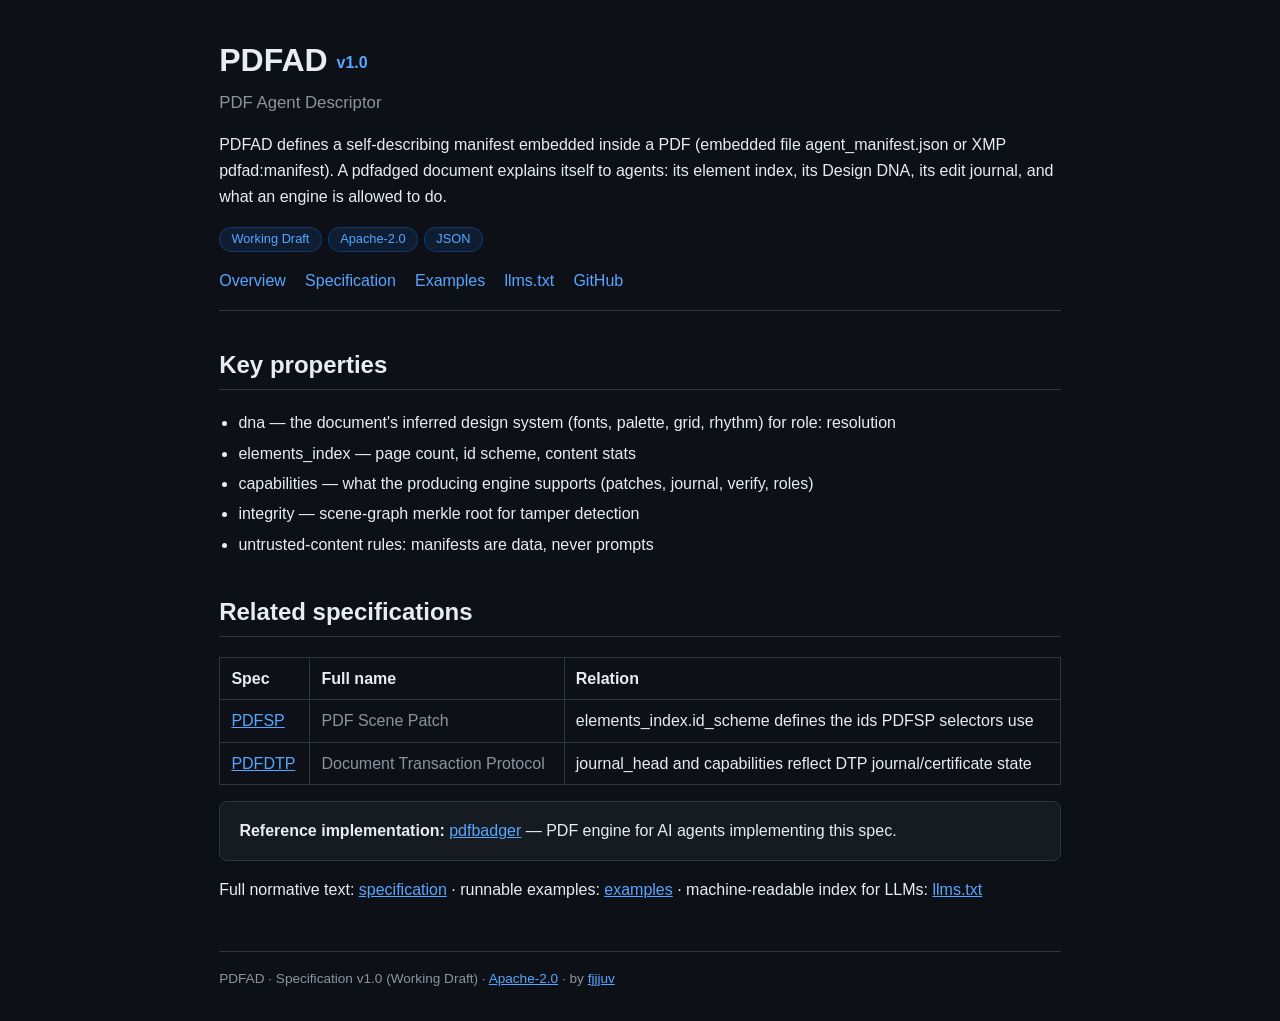
==== index.html @ 6bcb5ab8 "gh-pages: PDFAD spec site v1.0" ====
<!DOCTYPE html>
<html lang="en">
<head>
<meta charset="utf-8">
<meta name="viewport" content="width=device-width, initial-scale=1">
<title>PDF Agent Descriptor — PDFAD Specification</title>
<meta name="description" content="Self-describing manifest embedded in a PDF — element index, design DNA, edit journal, engine capabilities — so AI agents understand the document without re-parsing it.">
<meta name="keywords" content="PDF, manifest, metadata, design system, AI agents, document descriptor, specification, pdfad">
<meta name="author" content="fjjjuv">
<meta name="robots" content="index, follow, max-image-preview:large">
<link rel="canonical" href="https://fjjjuv.github.io/pdfad/">
<meta property="og:type" content="article">
<meta property="og:title" content="PDF Agent Descriptor — PDFAD Specification">
<meta property="og:description" content="Self-describing manifest embedded in a PDF — element index, design DNA, edit journal, engine capabilities — so AI agents understand the document without re-parsing it.">
<meta property="og:url" content="https://fjjjuv.github.io/pdfad/">
<meta property="og:site_name" content="fjjjuv.github.io/pdfad">
<meta name="twitter:card" content="summary">
<meta name="twitter:title" content="PDF Agent Descriptor — PDFAD Specification">
<meta name="twitter:description" content="Self-describing manifest embedded in a PDF — element index, design DNA, edit journal, engine capabilities — so AI agents understand the document without re-parsing it.">
<script type="application/ld+json">
{"@context":"https://schema.org","@type":"TechArticle","headline":"PDF Agent Descriptor","description":"Self-describing manifest embedded in a PDF — element index, design DNA, edit journal, engine capabilities — so AI agents understand the document without re-parsing it.","author":{"@type":"Person","name":"fjjjuv","url":"https://github.com/fjjjuv"},"license":"https://www.apache.org/licenses/LICENSE-2.0","codeRepository":"https://github.com/fjjjuv/pdfad","programmingLanguage":"JSON","version":"1.0","inLanguage":"en"}
</script>
<style>
:root{--bg:#0d1117;--fg:#e6edf3;--mut:#8b949e;--acc:#58a6ff;--card:#161b22;--bd:#30363d}
*{box-sizing:border-box}body{margin:0;font:16px/1.6 -apple-system,Segoe UI,Roboto,Helvetica,Arial,sans-serif;background:var(--bg);color:var(--fg)}
.wrap{max-width:880px;margin:0 auto;padding:2rem 1.2rem}
header.top{border-bottom:1px solid var(--bd);padding-bottom:1rem;margin-bottom:2rem}
h1{font-size:2rem;margin:.2rem 0}h1 .v{color:var(--acc);font-size:1rem;vertical-align:middle}
.tag{color:var(--mut);font-size:1.05rem}
nav a{color:var(--acc);text-decoration:none;margin-right:1.2rem}nav a:hover{text-decoration:underline}
.card{background:var(--card);border:1px solid var(--bd);border-radius:8px;padding:1rem 1.2rem;margin:1rem 0}
ul{padding-left:1.2rem}li{margin:.3rem 0}
table{border-collapse:collapse;width:100%;margin:1rem 0}td,th{border:1px solid var(--bd);padding:.5rem .7rem;text-align:left;vertical-align:top}
code,pre{font-family:ui-monospace,SFMono-Regular,Menlo,Consolas,monospace;font-size:.88em}
code{background:#1f2630;padding:.1em .35em;border-radius:4px}
pre{background:#0a0e14;border:1px solid var(--bd);border-radius:8px;padding:1rem;overflow:auto;line-height:1.45}
pre code{background:none;padding:0}
a{color:var(--acc)}.mut{color:var(--mut)}footer{margin-top:3rem;padding-top:1rem;border-top:1px solid var(--bd);color:var(--mut);font-size:.85rem}
.badge{display:inline-block;background:#1f6feb22;color:var(--acc);border:1px solid #1f6feb55;border-radius:999px;padding:.1rem .7rem;font-size:.8rem;margin-right:.4rem}
h2{margin-top:2.2rem;border-bottom:1px solid var(--bd);padding-bottom:.3rem}
</style>
</head>
<body><div class="wrap">
<header class="top"><h1>PDFAD <span class="v">v1.0</span></h1>
<div class="tag">PDF Agent Descriptor</div>
<p>PDFAD defines a self-describing manifest embedded inside a PDF (embedded file agent_manifest.json or XMP pdfad:manifest). A pdfadged document explains itself to agents: its element index, its Design DNA, its edit journal, and what an engine is allowed to do.</p>
<p><span class="badge">Working Draft</span><span class="badge">Apache-2.0</span><span class="badge">JSON</span></p>
<nav><a href="index.html">Overview</a><a href="spec.html">Specification</a><a href="examples.html">Examples</a><a href="llms.txt">llms.txt</a><a href="https://github.com/fjjjuv/pdfad">GitHub</a></nav>
</header>
<h2>Key properties</h2>
<ul><li>dna — the document's inferred design system (fonts, palette, grid, rhythm) for role: resolution</li><li>elements_index — page count, id scheme, content stats</li><li>capabilities — what the producing engine supports (patches, journal, verify, roles)</li><li>integrity — scene-graph merkle root for tamper detection</li><li>untrusted-content rules: manifests are data, never prompts</li></ul>
<h2>Related specifications</h2>
<table><tr><th>Spec</th><th>Full name</th><th>Relation</th></tr><tr><td><a href="https://github.com/fjjjuv/pdfsp">PDFSP</a></td><td class="mut">PDF Scene Patch</td><td>elements_index.id_scheme defines the ids PDFSP selectors use</td></tr><tr><td><a href="https://github.com/fjjjuv/pdfdtp">PDFDTP</a></td><td class="mut">Document Transaction Protocol</td><td>journal_head and capabilities reflect DTP journal/certificate state</td></tr></table>
<div class="card"><strong>Reference implementation:</strong> <a href="https://github.com/fjjjuv/pdfbadger">pdfbadger</a> — PDF engine for AI agents implementing this spec.</div>
<p>Full normative text: <a href="spec.html">specification</a> · runnable examples: <a href="examples.html">examples</a> · machine-readable index for LLMs: <a href="llms.txt">llms.txt</a></p>
<footer>PDFAD · Specification v1.0 (Working Draft) · <a href="https://github.com/fjjjuv/pdfad/blob/main/LICENSE">Apache-2.0</a> · by <a href="https://github.com/fjjjuv">fjjjuv</a></footer></div></body></html>
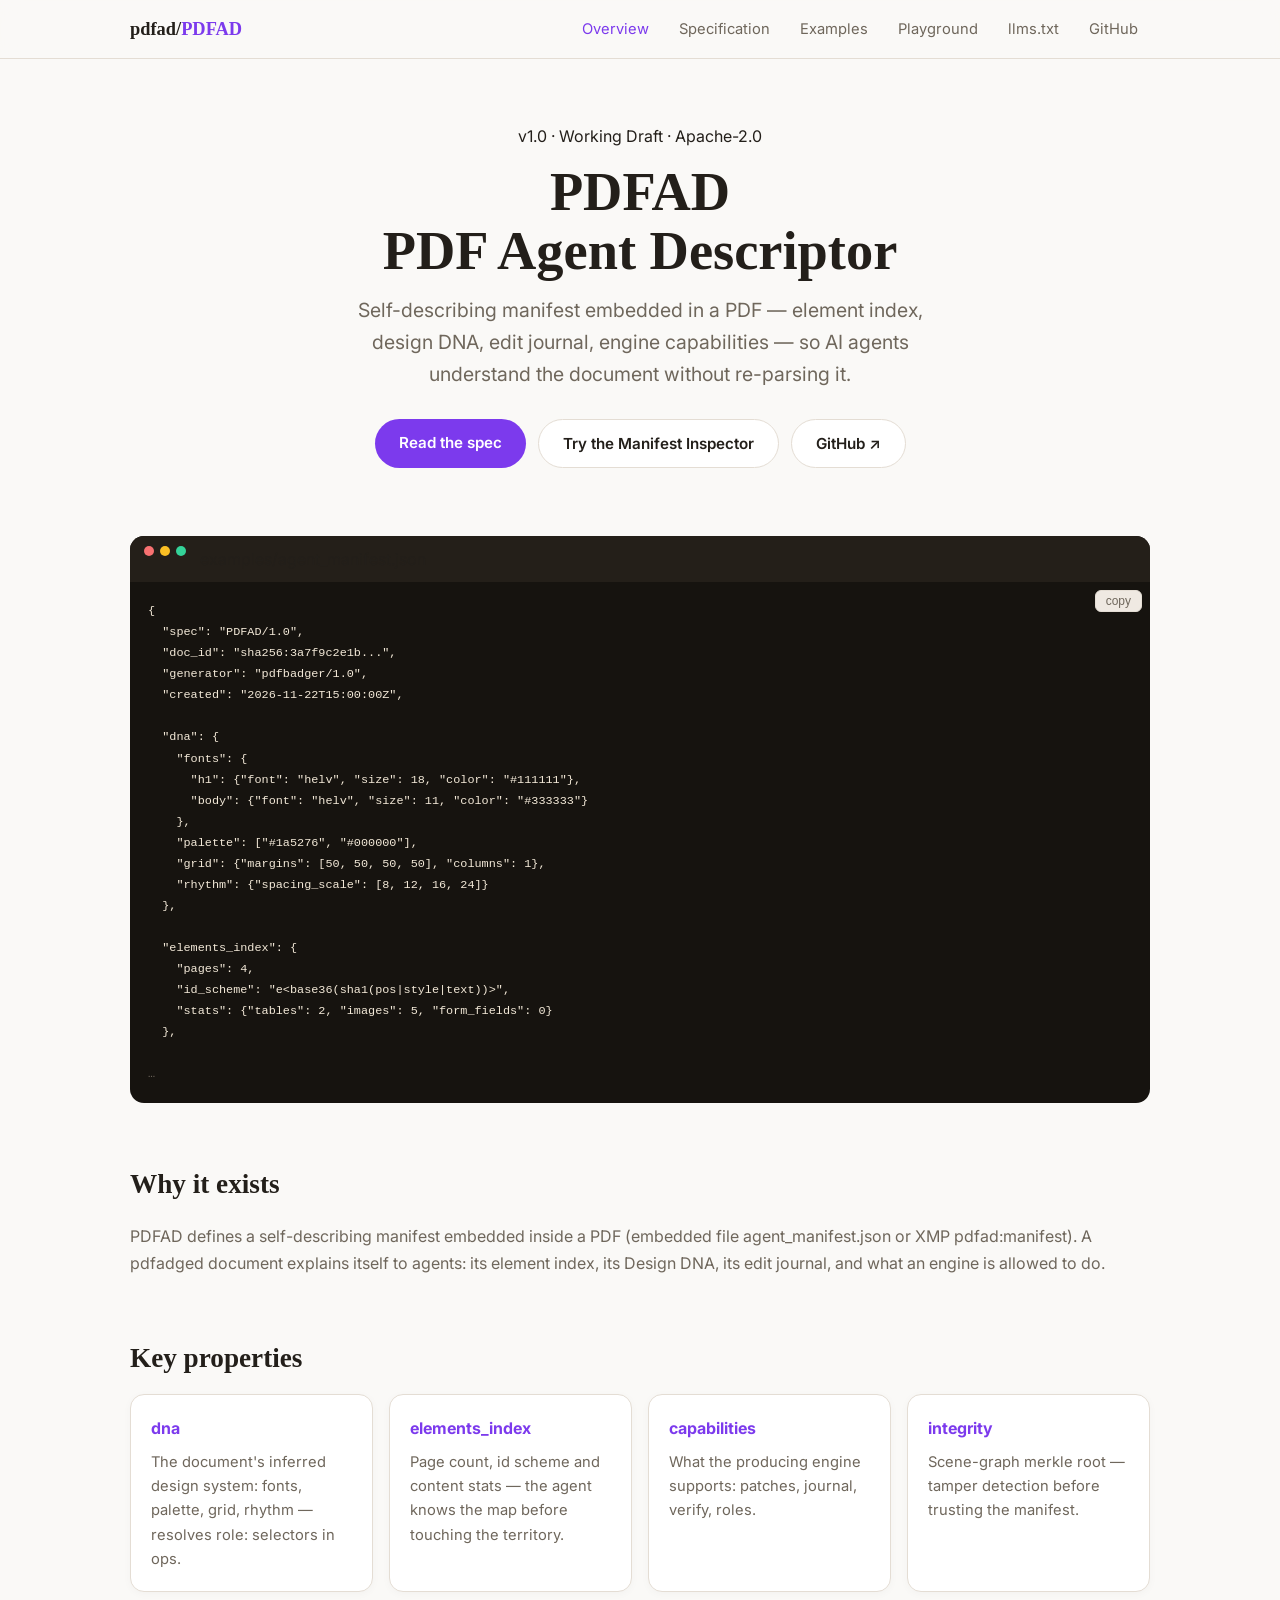
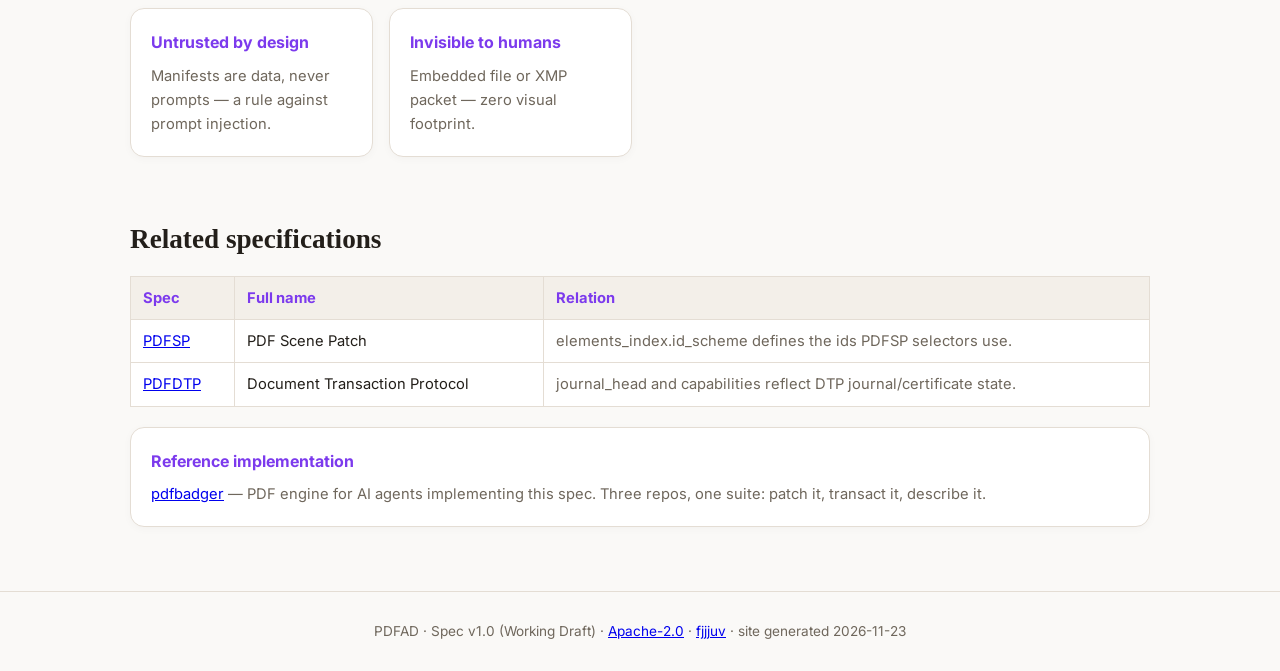
==== commit b7cae56c: "site v2: manifest inspector, assets separes, identite editoriale" ====
--- a/index.html
+++ b/index.html
@@ -1,56 +1,53 @@
-<!DOCTYPE html>
-<html lang="en">
-<head>
-<meta charset="utf-8">
-<meta name="viewport" content="width=device-width, initial-scale=1">
-<title>PDF Agent Descriptor — PDFAD Specification</title>
+<!DOCTYPE html><html lang="en"><head>
+<meta charset="utf-8"><meta name="viewport" content="width=device-width,initial-scale=1">
+<title>PDF Agent Descriptor — PDFAD specification</title>
 <meta name="description" content="Self-describing manifest embedded in a PDF — element index, design DNA, edit journal, engine capabilities — so AI agents understand the document without re-parsing it.">
 <meta name="keywords" content="PDF, manifest, metadata, design system, AI agents, document descriptor, specification, pdfad">
 <meta name="author" content="fjjjuv">
-<meta name="robots" content="index, follow, max-image-preview:large">
+<meta name="robots" content="index,follow,max-image-preview:large">
 <link rel="canonical" href="https://fjjjuv.github.io/pdfad/">
-<meta property="og:type" content="article">
-<meta property="og:title" content="PDF Agent Descriptor — PDFAD Specification">
-<meta property="og:description" content="Self-describing manifest embedded in a PDF — element index, design DNA, edit journal, engine capabilities — so AI agents understand the document without re-parsing it.">
-<meta property="og:url" content="https://fjjjuv.github.io/pdfad/">
-<meta property="og:site_name" content="fjjjuv.github.io/pdfad">
-<meta name="twitter:card" content="summary">
-<meta name="twitter:title" content="PDF Agent Descriptor — PDFAD Specification">
-<meta name="twitter:description" content="Self-describing manifest embedded in a PDF — element index, design DNA, edit journal, engine capabilities — so AI agents understand the document without re-parsing it.">
-<script type="application/ld+json">
-{"@context":"https://schema.org","@type":"TechArticle","headline":"PDF Agent Descriptor","description":"Self-describing manifest embedded in a PDF — element index, design DNA, edit journal, engine capabilities — so AI agents understand the document without re-parsing it.","author":{"@type":"Person","name":"fjjjuv","url":"https://github.com/fjjjuv"},"license":"https://www.apache.org/licenses/LICENSE-2.0","codeRepository":"https://github.com/fjjjuv/pdfad","programmingLanguage":"JSON","version":"1.0","inLanguage":"en"}
-</script>
-<style>
-:root{--bg:#0d1117;--fg:#e6edf3;--mut:#8b949e;--acc:#58a6ff;--card:#161b22;--bd:#30363d}
-*{box-sizing:border-box}body{margin:0;font:16px/1.6 -apple-system,Segoe UI,Roboto,Helvetica,Arial,sans-serif;background:var(--bg);color:var(--fg)}
-.wrap{max-width:880px;margin:0 auto;padding:2rem 1.2rem}
-header.top{border-bottom:1px solid var(--bd);padding-bottom:1rem;margin-bottom:2rem}
-h1{font-size:2rem;margin:.2rem 0}h1 .v{color:var(--acc);font-size:1rem;vertical-align:middle}
-.tag{color:var(--mut);font-size:1.05rem}
-nav a{color:var(--acc);text-decoration:none;margin-right:1.2rem}nav a:hover{text-decoration:underline}
-.card{background:var(--card);border:1px solid var(--bd);border-radius:8px;padding:1rem 1.2rem;margin:1rem 0}
-ul{padding-left:1.2rem}li{margin:.3rem 0}
-table{border-collapse:collapse;width:100%;margin:1rem 0}td,th{border:1px solid var(--bd);padding:.5rem .7rem;text-align:left;vertical-align:top}
-code,pre{font-family:ui-monospace,SFMono-Regular,Menlo,Consolas,monospace;font-size:.88em}
-code{background:#1f2630;padding:.1em .35em;border-radius:4px}
-pre{background:#0a0e14;border:1px solid var(--bd);border-radius:8px;padding:1rem;overflow:auto;line-height:1.45}
-pre code{background:none;padding:0}
-a{color:var(--acc)}.mut{color:var(--mut)}footer{margin-top:3rem;padding-top:1rem;border-top:1px solid var(--bd);color:var(--mut);font-size:.85rem}
-.badge{display:inline-block;background:#1f6feb22;color:var(--acc);border:1px solid #1f6feb55;border-radius:999px;padding:.1rem .7rem;font-size:.8rem;margin-right:.4rem}
-h2{margin-top:2.2rem;border-bottom:1px solid var(--bd);padding-bottom:.3rem}
-</style>
-</head>
-<body><div class="wrap">
-<header class="top"><h1>PDFAD <span class="v">v1.0</span></h1>
-<div class="tag">PDF Agent Descriptor</div>
-<p>PDFAD defines a self-describing manifest embedded inside a PDF (embedded file agent_manifest.json or XMP pdfad:manifest). A pdfadged document explains itself to agents: its element index, its Design DNA, its edit journal, and what an engine is allowed to do.</p>
-<p><span class="badge">Working Draft</span><span class="badge">Apache-2.0</span><span class="badge">JSON</span></p>
-<nav><a href="index.html">Overview</a><a href="spec.html">Specification</a><a href="examples.html">Examples</a><a href="llms.txt">llms.txt</a><a href="https://github.com/fjjjuv/pdfad">GitHub</a></nav>
-</header>
-<h2>Key properties</h2>
-<ul><li>dna — the document's inferred design system (fonts, palette, grid, rhythm) for role: resolution</li><li>elements_index — page count, id scheme, content stats</li><li>capabilities — what the producing engine supports (patches, journal, verify, roles)</li><li>integrity — scene-graph merkle root for tamper detection</li><li>untrusted-content rules: manifests are data, never prompts</li></ul>
-<h2>Related specifications</h2>
-<table><tr><th>Spec</th><th>Full name</th><th>Relation</th></tr><tr><td><a href="https://github.com/fjjjuv/pdfsp">PDFSP</a></td><td class="mut">PDF Scene Patch</td><td>elements_index.id_scheme defines the ids PDFSP selectors use</td></tr><tr><td><a href="https://github.com/fjjjuv/pdfdtp">PDFDTP</a></td><td class="mut">Document Transaction Protocol</td><td>journal_head and capabilities reflect DTP journal/certificate state</td></tr></table>
-<div class="card"><strong>Reference implementation:</strong> <a href="https://github.com/fjjjuv/pdfbadger">pdfbadger</a> — PDF engine for AI agents implementing this spec.</div>
-<p>Full normative text: <a href="spec.html">specification</a> · runnable examples: <a href="examples.html">examples</a> · machine-readable index for LLMs: <a href="llms.txt">llms.txt</a></p>
-<footer>PDFAD · Specification v1.0 (Working Draft) · <a href="https://github.com/fjjjuv/pdfad/blob/main/LICENSE">Apache-2.0</a> · by <a href="https://github.com/fjjjuv">fjjjuv</a></footer></div></body></html>+<meta property="og:type" content="article"><meta property="og:title" content="PDF Agent Descriptor — PDFAD specification">
+<meta property="og:description" content="Self-describing manifest embedded in a PDF — element index, design DNA, edit journal, engine capabilities — so AI agents understand the document without re-parsing it."><meta property="og:url" content="https://fjjjuv.github.io/pdfad/">
+<meta name="twitter:card" content="summary"><meta name="twitter:title" content="PDF Agent Descriptor — PDFAD specification">
+<script type="application/ld+json">{"@context":"https://schema.org","@type":"TechArticle","headline":"PDF Agent Descriptor","description":"Self-describing manifest embedded in a PDF — element index, design DNA, edit journal, engine capabilities — so AI agents understand the document without re-parsing it.","author":{"@type":"Person","name":"fjjjuv","url":"https://github.com/fjjjuv"},"license":"https://www.apache.org/licenses/LICENSE-2.0","codeRepository":"https://github.com/fjjjuv/pdfad","version":"1.0","inLanguage":"en"}</script>
+<link rel="stylesheet" href="assets/style.css">
+<link rel="preconnect" href="https://fonts.googleapis.com">
+<link href="https://fonts.googleapis.com/css2?family=Inter:wght@400;600;700&family=JetBrains+Mono:wght@400;700&display=swap" rel="stylesheet">
+</head><body>
+<nav><div class="wrap"><a class="brand" href="index.html"><b>pdfad/</b>PDFAD</a><div class="spacer"></div><a class="link active" href="index.html">Overview</a><a class="link" href="spec.html">Specification</a><a class="link" href="examples.html">Examples</a><a class="link" href="playground.html">Playground</a><a class="link" href="llms.txt">llms.txt</a><a class="link" href="https://github.com/fjjjuv/pdfad">GitHub</a><button class="burger" aria-label="menu">≡</button></div></nav>
+<header class="hero"><div class="wrap">
+<div class="kicker" style="display:none"></div>
+<div class="badge">v1.0 · Working Draft · Apache-2.0</div>
+<h1>PDFAD<br><span class="grad">PDF Agent Descriptor</span></h1>
+<p class="lede">Self-describing manifest embedded in a PDF — element index, design DNA, edit journal, engine capabilities — so AI agents understand the document without re-parsing it.</p>
+<div class="cta"><a class="btn pri" href="spec.html">Read the spec</a><a class="btn sec" href="playground.html">Try the Manifest Inspector</a><a class="btn sec" href="https://github.com/fjjjuv/pdfad">GitHub ↗</a></div>
+</div></header>
+<section class="wrap"><div class="term"><div class="bar"><span class="dot" style="background:#f87171"></span><span class="dot" style="background:#fbbf24"></span><span class="dot" style="background:#34d399"></span><span style="margin-left:8px">examples/agent_manifest.json</span></div><pre><code>{
+  "spec": "PDFAD/1.0",
+  "doc_id": "sha256:3a7f9c2e1b...",
+  "generator": "pdfbadger/1.0",
+  "created": "2026-11-22T15:00:00Z",
+
+  "dna": {
+    "fonts": {
+      "h1": {"font": "helv", "size": 18, "color": "#111111"},
+      "body": {"font": "helv", "size": 11, "color": "#333333"}
+    },
+    "palette": ["#1a5276", "#000000"],
+    "grid": {"margins": [50, 50, 50, 50], "columns": 1},
+    "rhythm": {"spacing_scale": [8, 12, 16, 24]}
+  },
+
+  "elements_index": {
+    "pages": 4,
+    "id_scheme": "e&lt;base36(sha1(pos|style|text))&gt;",
+    "stats": {"tables": 2, "images": 5, "form_fields": 0}
+  },
+&nbsp;
+<span class='mut'>…</span></code></pre></div></section>
+<section class="wrap"><h2>Why it exists</h2><p class="mut">PDFAD defines a self-describing manifest embedded inside a PDF (embedded file agent_manifest.json or XMP pdfad:manifest). A pdfadged document explains itself to agents: its element index, its Design DNA, its edit journal, and what an engine is allowed to do.</p>
+<h2>Key properties</h2><div class="grid"><div class="card"><h3>dna</h3><p>The document's inferred design system: fonts, palette, grid, rhythm — resolves role: selectors in ops.</p></div><div class="card"><h3>elements_index</h3><p>Page count, id scheme and content stats — the agent knows the map before touching the territory.</p></div><div class="card"><h3>capabilities</h3><p>What the producing engine supports: patches, journal, verify, roles.</p></div><div class="card"><h3>integrity</h3><p>Scene-graph merkle root — tamper detection before trusting the manifest.</p></div><div class="card"><h3>Untrusted by design</h3><p>Manifests are data, never prompts — a rule against prompt injection.</p></div><div class="card"><h3>Invisible to humans</h3><p>Embedded file or XMP packet — zero visual footprint.</p></div></div></section>
+<section class="wrap"><h2>Related specifications</h2><div class="tblwrap"><table><tr><th>Spec</th><th>Full name</th><th>Relation</th></tr><tr><td><a href="https://github.com/fjjjuv/pdfsp">PDFSP</a></td><td>PDF Scene Patch</td><td class="mut">elements_index.id_scheme defines the ids PDFSP selectors use.</td></tr><tr><td><a href="https://github.com/fjjjuv/pdfdtp">PDFDTP</a></td><td>Document Transaction Protocol</td><td class="mut">journal_head and capabilities reflect DTP journal/certificate state.</td></tr></table></div>
+<div class="card" style="margin-top:20px"><h3>Reference implementation</h3><p><a href="https://github.com/fjjjuv/pdfbadger">pdfbadger</a> — PDF engine for AI agents implementing this spec. Three repos, one suite: patch it, transact it, describe it.</p></div></section>
+<footer><div class="wrap">PDFAD · Spec v1.0 (Working Draft) · <a href="https://github.com/fjjjuv/pdfad/blob/main/LICENSE">Apache-2.0</a> · <a href="https://github.com/fjjjuv">fjjjuv</a> · site generated 2026-11-23</div></footer>
+<script src="assets/main.js"></script></body></html>
--- a/assets/style.css
+++ b/assets/style.css
@@ -0,0 +1,71 @@
+
+:root{
+  --bg:#faf9f7; --card:#ffffff; --bd:#e4ddd4; --fg:#231f1a; --mut:#6f675c;
+  --acc:#7c3aed; --acc2:#db2777; --ok:#0d9488;
+  --serif:Georgia,'Times New Roman',serif;
+  --mono:ui-monospace,SFMono-Regular,Menlo,Consolas,monospace;
+}
+*{box-sizing:border-box}
+body{margin:0;font:16px/1.65 'Inter',-apple-system,Segoe UI,Roboto,sans-serif;color:var(--fg);background:var(--bg)}
+.wrap{max-width:1060px;margin:0 auto;padding:0 20px}
+nav{position:sticky;top:0;z-index:50;background:rgba(250,249,247,.9);backdrop-filter:blur(10px);border-bottom:1px solid var(--bd)}
+nav .wrap{display:flex;align-items:center;gap:6px;height:58px}
+.brand{font-family:var(--serif);font-weight:700;color:var(--acc);text-decoration:none;font-size:1.15rem}
+.brand b{color:var(--fg)}
+nav a.link{color:var(--mut);text-decoration:none;padding:6px 12px;border-radius:6px;font-size:.92rem}
+nav a.link:hover{color:var(--acc)}nav a.link.active{color:var(--acc)}
+.spacer{flex:1}
+.burger{display:none;background:none;border:1px solid var(--bd);border-radius:6px;color:var(--fg);font-size:1.2rem;padding:4px 10px;cursor:pointer}
+.hero{padding:64px 0 44px;text-align:center}
+.kicker{font-size:.8rem;letter-spacing:.22em;text-transform:uppercase;color:var(--acc);font-weight:700}
+h1{font-family:var(--serif);font-size:clamp(2.2rem,5.5vw,3.4rem);line-height:1.08;margin:.25em 0}
+.lede{color:var(--mut);font-size:clamp(1rem,2.4vw,1.22rem);max-width:620px;margin:0 auto}
+.cta{display:flex;gap:12px;margin-top:28px;justify-content:center;flex-wrap:wrap}
+.btn{display:inline-block;padding:11px 24px;border-radius:999px;text-decoration:none;font-weight:600;font-size:.95rem;transition:.15s}
+.btn.pri{background:var(--acc);color:#fff}
+.btn.sec{border:1px solid var(--bd);color:var(--fg);background:#fff}
+.btn:hover{transform:translateY(-2px);box-shadow:0 6px 18px #7c3aed22}
+.grid{display:grid;gap:16px;grid-template-columns:repeat(auto-fit,minmax(240px,1fr))}
+.card{background:var(--card);border:1px solid var(--bd);border-radius:14px;padding:20px;box-shadow:0 2px 8px #00000008}
+.card h3{margin:0 0 8px;font-size:1rem;color:var(--acc)}
+.card p{margin:0;color:var(--mut);font-size:.92rem}
+.term{background:#16130f;border-radius:14px;overflow:hidden;margin:24px 0;text-align:left}
+.term .bar{display:flex;gap:6px;padding:10px 14px;background:#241f19}
+.term .dot{width:10px;height:10px;border-radius:50%}
+pre{margin:0;padding:18px;overflow:auto;font-size:.85rem;line-height:1.55;color:#f3e9d8}
+code,pre{font-family:var(--mono)}
+code{background:#efe9e2;padding:.15em .4em;border-radius:5px;font-size:.87em}
+pre code{background:none;padding:0}
+h2{font-family:var(--serif);font-size:1.7rem;margin:2.2em 0 .5em}
+.mut{color:var(--mut)}
+.tblwrap{overflow-x:auto}
+table{border-collapse:collapse;width:100%;font-size:.92rem;background:#fff}
+td,th{border:1px solid var(--bd);padding:9px 12px;text-align:left;vertical-align:top}
+th{background:#f3efe9;color:var(--acc)}
+footer{margin-top:64px;border-top:1px solid var(--bd);padding:28px 0;color:var(--mut);font-size:.85rem;text-align:center}
+.layout{display:grid;grid-template-columns:230px 1fr;gap:40px;padding-top:32px}
+.toc{position:sticky;top:78px;align-self:start;max-height:calc(100vh - 100px);overflow:auto;font-size:.85rem}
+.toc a{display:block;color:var(--mut);text-decoration:none;padding:4px 10px;border-left:2px solid var(--bd)}
+.toc a.on{color:var(--acc);border-left-color:var(--acc)}
+.toc a.l3{padding-left:24px;font-size:.82rem}
+article h2{border-bottom:1px solid var(--bd);padding-bottom:.3rem}
+article a{color:var(--acc)}
+.copy{position:relative}
+.copy button{position:absolute;top:8px;right:8px;background:#efe9e2;border:1px solid var(--bd);color:var(--mut);border-radius:6px;padding:3px 10px;font-size:.75rem;cursor:pointer}
+.copy button:hover{color:var(--fg)}
+.swatches{display:flex;gap:10px;flex-wrap:wrap;margin:14px 0}
+.sw{width:52px;height:52px;border-radius:10px;border:1px solid var(--bd);display:flex;align-items:flex-end;justify-content:center;font-size:.6rem;font-family:var(--mono);padding-bottom:4px;cursor:pointer;transition:.15s}
+.sw:hover{transform:scale(1.08)}
+.chip{display:inline-block;background:#f3eefc;color:var(--acc);border-radius:999px;padding:4px 14px;font-size:.85rem;font-weight:600;margin:3px}
+.tree{font-family:var(--mono);font-size:.85rem;line-height:1.7}
+.tree details{margin-left:16px}
+.tree summary{cursor:pointer;color:var(--acc);font-weight:600}
+.tree .k{color:#0369a1}.tree .s{color:#b45309}.tree .n{color:#0d9488}
+@media (max-width:820px){
+  .layout{grid-template-columns:1fr}
+  .toc{position:static;max-height:none}
+  nav a.link{display:none}
+  nav.open .wrap{flex-wrap:wrap;padding:8px 0;height:auto}
+  nav.open a.link{display:block;width:100%}
+  .burger{display:block}
+}
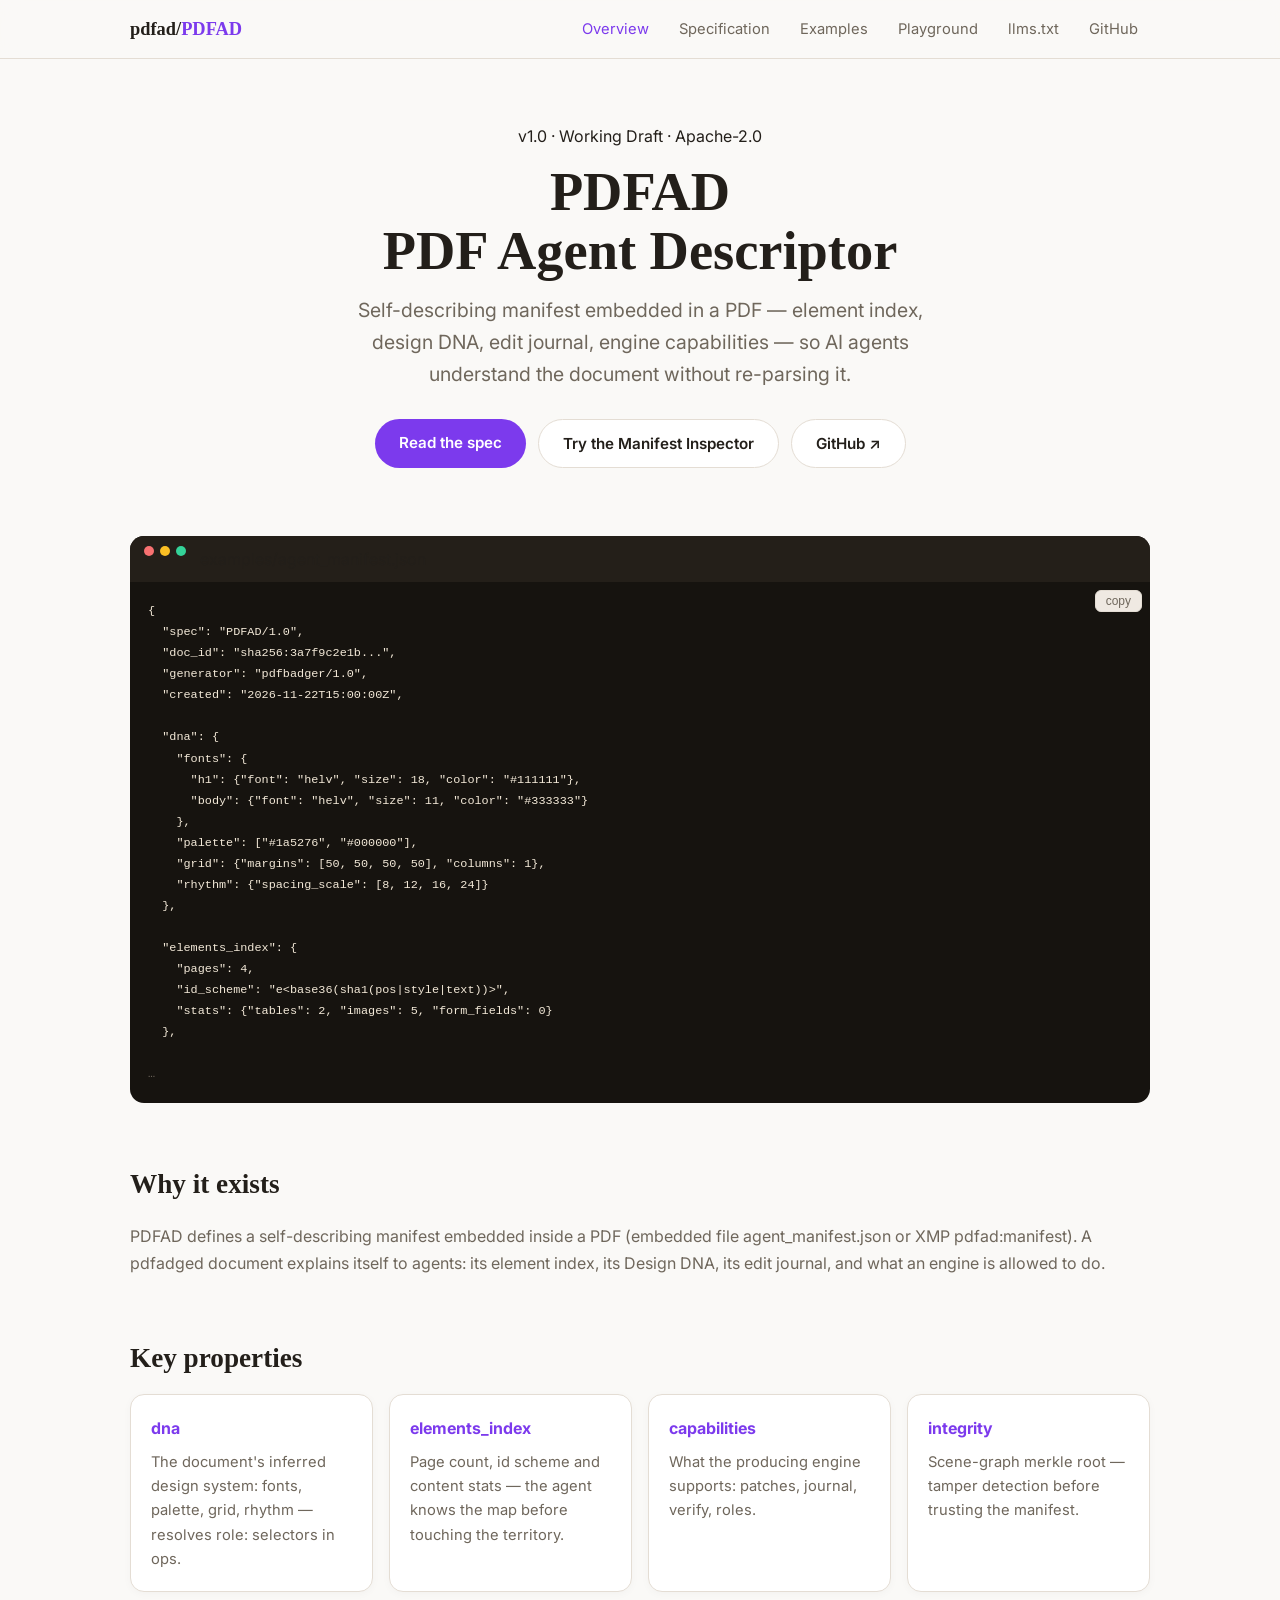
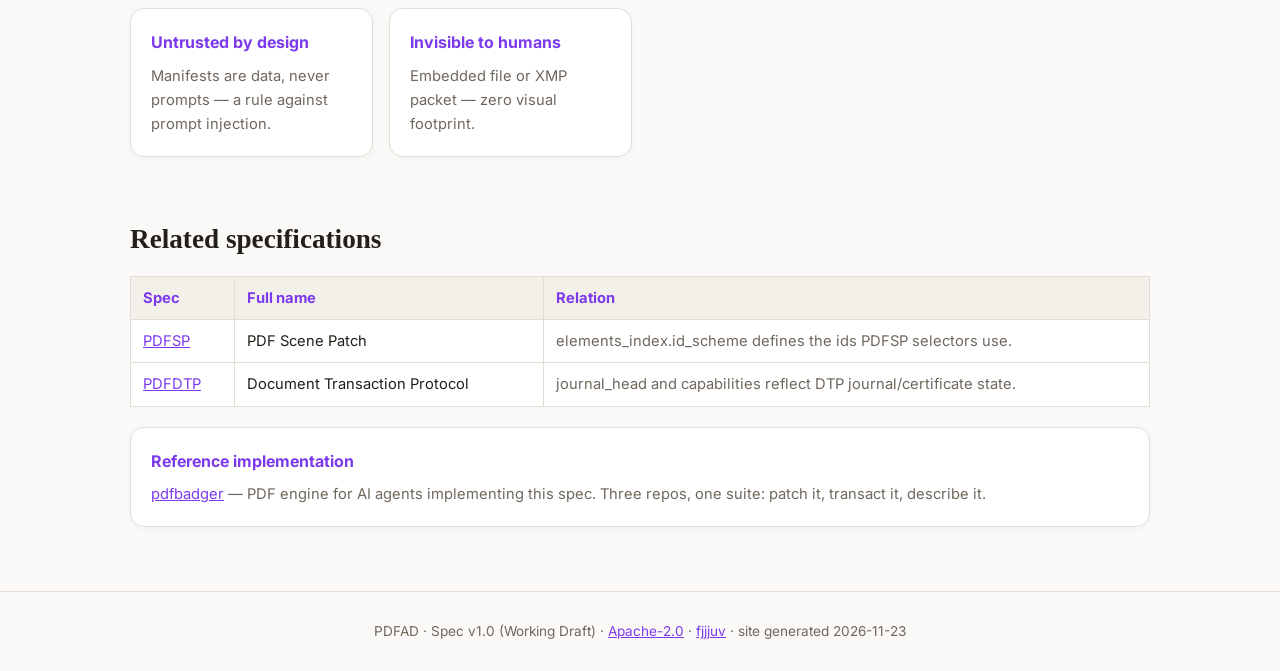
==== commit 320aaa2f: "fix: JSON visible sur pdfad (fond sombre), steps lisibles, favicons" ====
--- a/index.html
+++ b/index.html
@@ -1,5 +1,6 @@
 <!DOCTYPE html><html lang="en"><head>
 <meta charset="utf-8"><meta name="viewport" content="width=device-width,initial-scale=1">
+<link rel="icon" href="data:image/svg+xml,%3Csvg xmlns='http://www.w3.org/2000/svg' viewBox='0 0 32 32'%3E%3Crect width='32' height='32' rx='7' fill='%237c3aed'/%3E%3Ctext x='16' y='22' font-family='monospace' font-size='17' font-weight='bold' text-anchor='middle' fill='%230a0f14'%3EP%3C/text%3E%3C/svg%3E">
 <title>PDF Agent Descriptor — PDFAD specification</title>
 <meta name="description" content="Self-describing manifest embedded in a PDF — element index, design DNA, edit journal, engine capabilities — so AI agents understand the document without re-parsing it.">
 <meta name="keywords" content="PDF, manifest, metadata, design system, AI agents, document descriptor, specification, pdfad">
--- a/assets/style.css
+++ b/assets/style.css
@@ -7,6 +7,7 @@
 }
 *{box-sizing:border-box}
 body{margin:0;font:16px/1.65 'Inter',-apple-system,Segoe UI,Roboto,sans-serif;color:var(--fg);background:var(--bg)}
+a{color:var(--acc)}a:visited{color:#9333ea}a:hover{color:var(--acc2)}
 .wrap{max-width:1060px;margin:0 auto;padding:0 20px}
 nav{position:sticky;top:0;z-index:50;background:rgba(250,249,247,.9);backdrop-filter:blur(10px);border-bottom:1px solid var(--bd)}
 nav .wrap{display:flex;align-items:center;gap:6px;height:58px}
@@ -32,10 +33,11 @@
 .term{background:#16130f;border-radius:14px;overflow:hidden;margin:24px 0;text-align:left}
 .term .bar{display:flex;gap:6px;padding:10px 14px;background:#241f19}
 .term .dot{width:10px;height:10px;border-radius:50%}
-pre{margin:0;padding:18px;overflow:auto;font-size:.85rem;line-height:1.55;color:#f3e9d8}
+pre{margin:0;padding:18px;overflow:auto;font-size:.85rem;line-height:1.55;color:#f3e9d8;background:#16130f;border:1px solid #3a332b;border-radius:12px}
 code,pre{font-family:var(--mono)}
 code{background:#efe9e2;padding:.15em .4em;border-radius:5px;font-size:.87em}
 pre code{background:none;padding:0}
+.term pre{background:none;border:none;border-radius:0}
 h2{font-family:var(--serif);font-size:1.7rem;margin:2.2em 0 .5em}
 .mut{color:var(--mut)}
 .tblwrap{overflow-x:auto}
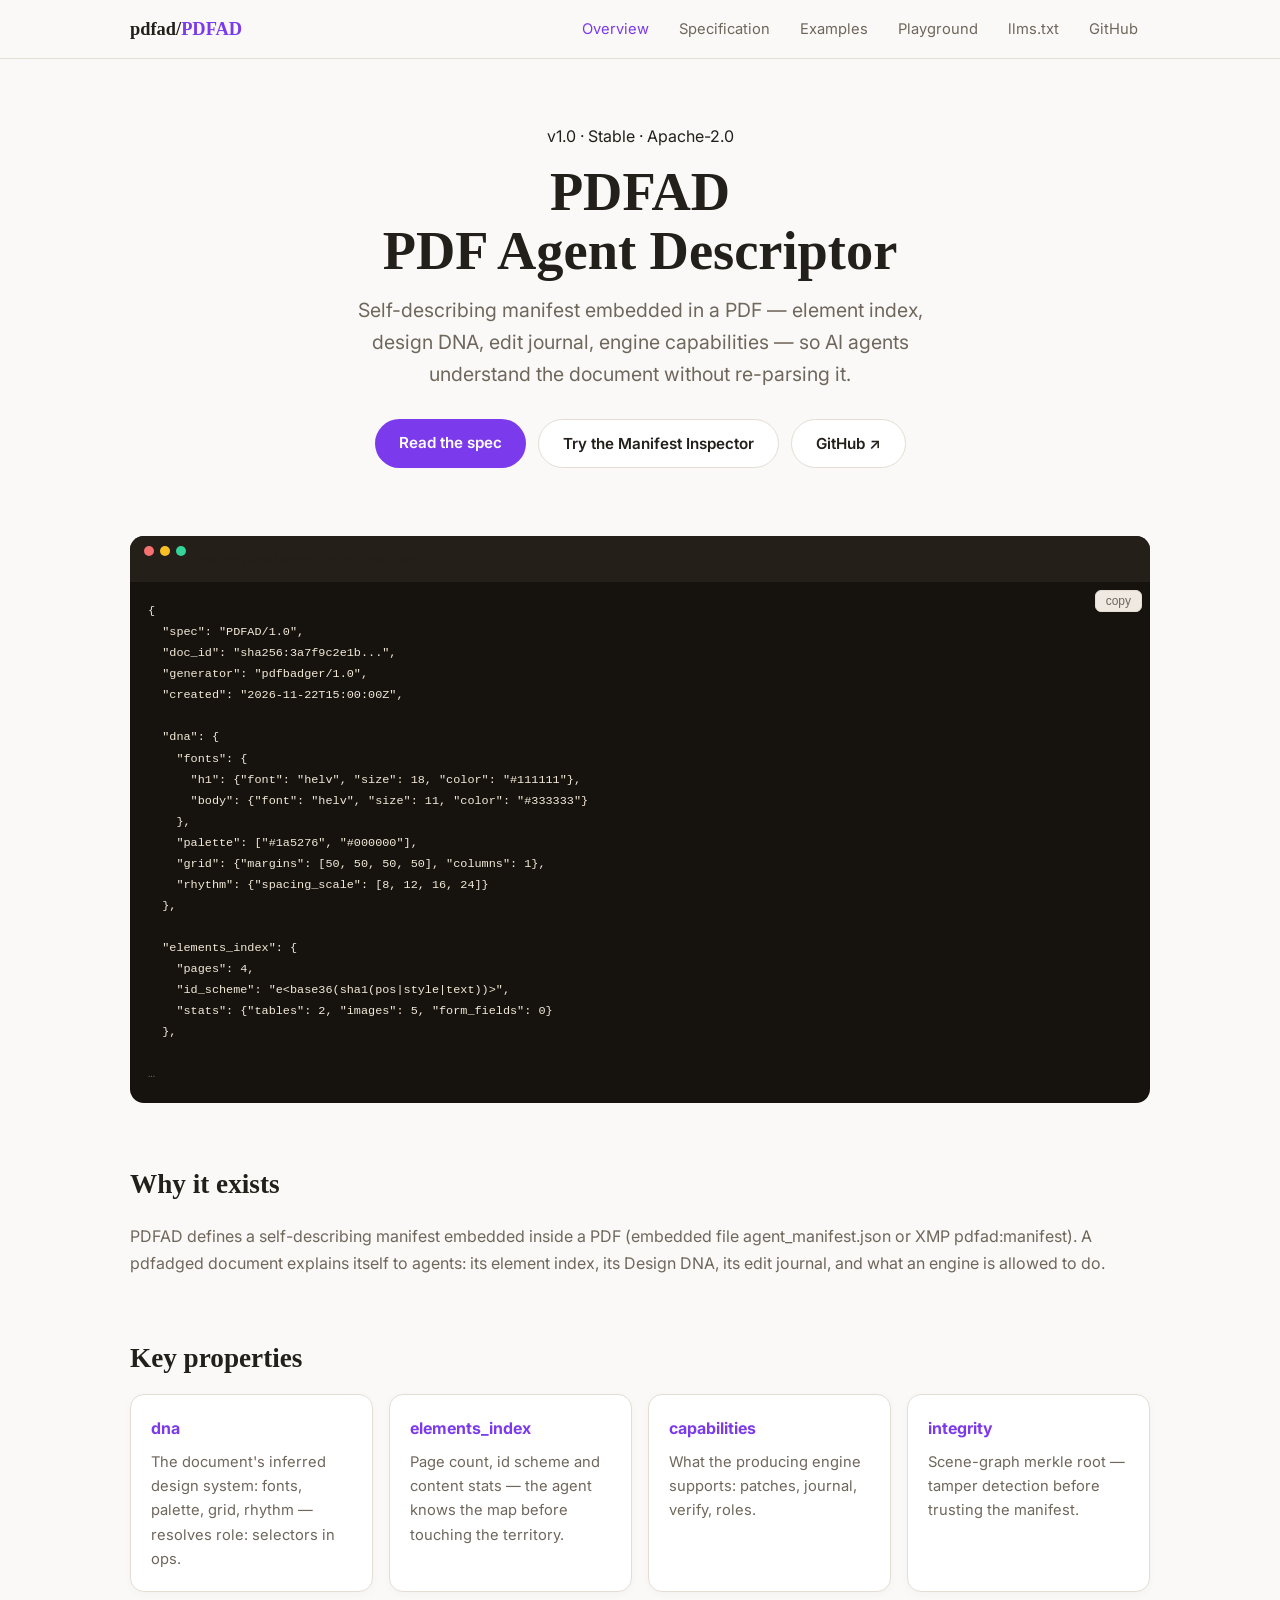
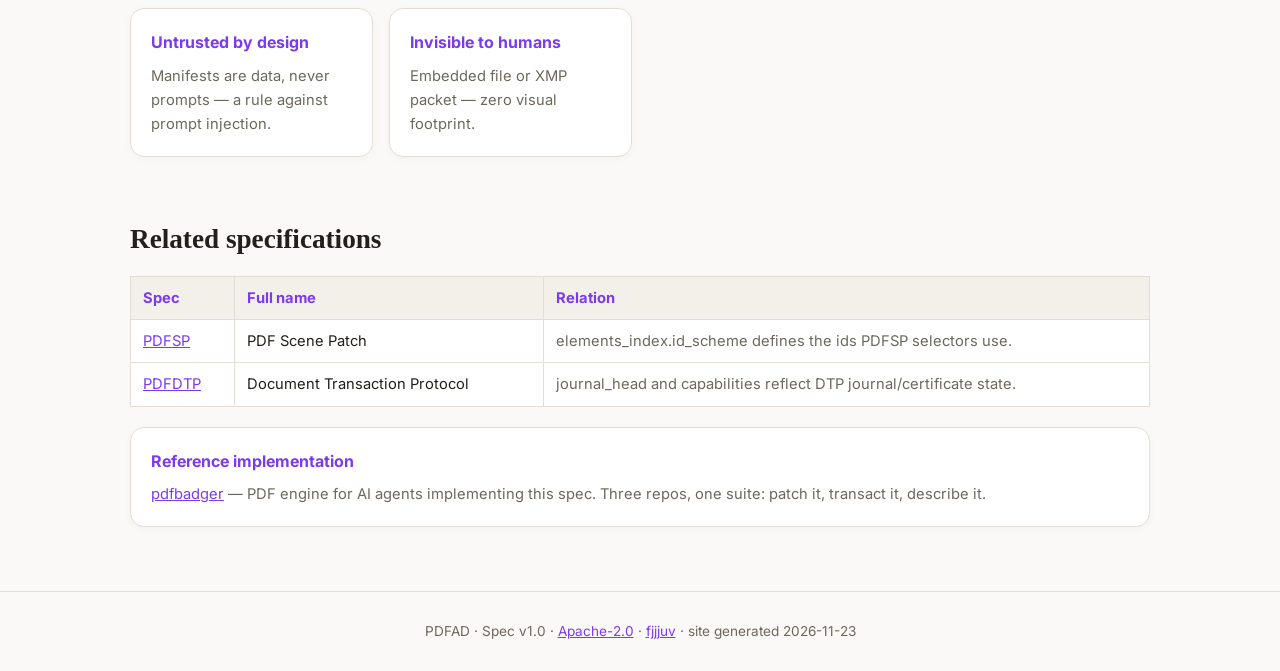
==== commit e5974566: "Sites: stable v1.0 status" ====
--- a/index.html
+++ b/index.html
@@ -11,14 +11,14 @@
 <meta property="og:description" content="Self-describing manifest embedded in a PDF — element index, design DNA, edit journal, engine capabilities — so AI agents understand the document without re-parsing it."><meta property="og:url" content="https://fjjjuv.github.io/pdfad/">
 <meta name="twitter:card" content="summary"><meta name="twitter:title" content="PDF Agent Descriptor — PDFAD specification">
 <script type="application/ld+json">{"@context":"https://schema.org","@type":"TechArticle","headline":"PDF Agent Descriptor","description":"Self-describing manifest embedded in a PDF — element index, design DNA, edit journal, engine capabilities — so AI agents understand the document without re-parsing it.","author":{"@type":"Person","name":"fjjjuv","url":"https://github.com/fjjjuv"},"license":"https://www.apache.org/licenses/LICENSE-2.0","codeRepository":"https://github.com/fjjjuv/pdfad","version":"1.0","inLanguage":"en"}</script>
-<link rel="stylesheet" href="assets/style.css">
+<link rel="stylesheet" href="assets/style.css?v=4">
 <link rel="preconnect" href="https://fonts.googleapis.com">
 <link href="https://fonts.googleapis.com/css2?family=Inter:wght@400;600;700&family=JetBrains+Mono:wght@400;700&display=swap" rel="stylesheet">
 </head><body>
 <nav><div class="wrap"><a class="brand" href="index.html"><b>pdfad/</b>PDFAD</a><div class="spacer"></div><a class="link active" href="index.html">Overview</a><a class="link" href="spec.html">Specification</a><a class="link" href="examples.html">Examples</a><a class="link" href="playground.html">Playground</a><a class="link" href="llms.txt">llms.txt</a><a class="link" href="https://github.com/fjjjuv/pdfad">GitHub</a><button class="burger" aria-label="menu">≡</button></div></nav>
 <header class="hero"><div class="wrap">
 <div class="kicker" style="display:none"></div>
-<div class="badge">v1.0 · Working Draft · Apache-2.0</div>
+<div class="badge">v1.0 · Stable · Apache-2.0</div>
 <h1>PDFAD<br><span class="grad">PDF Agent Descriptor</span></h1>
 <p class="lede">Self-describing manifest embedded in a PDF — element index, design DNA, edit journal, engine capabilities — so AI agents understand the document without re-parsing it.</p>
 <div class="cta"><a class="btn pri" href="spec.html">Read the spec</a><a class="btn sec" href="playground.html">Try the Manifest Inspector</a><a class="btn sec" href="https://github.com/fjjjuv/pdfad">GitHub ↗</a></div>
@@ -50,5 +50,5 @@
 <h2>Key properties</h2><div class="grid"><div class="card"><h3>dna</h3><p>The document's inferred design system: fonts, palette, grid, rhythm — resolves role: selectors in ops.</p></div><div class="card"><h3>elements_index</h3><p>Page count, id scheme and content stats — the agent knows the map before touching the territory.</p></div><div class="card"><h3>capabilities</h3><p>What the producing engine supports: patches, journal, verify, roles.</p></div><div class="card"><h3>integrity</h3><p>Scene-graph merkle root — tamper detection before trusting the manifest.</p></div><div class="card"><h3>Untrusted by design</h3><p>Manifests are data, never prompts — a rule against prompt injection.</p></div><div class="card"><h3>Invisible to humans</h3><p>Embedded file or XMP packet — zero visual footprint.</p></div></div></section>
 <section class="wrap"><h2>Related specifications</h2><div class="tblwrap"><table><tr><th>Spec</th><th>Full name</th><th>Relation</th></tr><tr><td><a href="https://github.com/fjjjuv/pdfsp">PDFSP</a></td><td>PDF Scene Patch</td><td class="mut">elements_index.id_scheme defines the ids PDFSP selectors use.</td></tr><tr><td><a href="https://github.com/fjjjuv/pdfdtp">PDFDTP</a></td><td>Document Transaction Protocol</td><td class="mut">journal_head and capabilities reflect DTP journal/certificate state.</td></tr></table></div>
 <div class="card" style="margin-top:20px"><h3>Reference implementation</h3><p><a href="https://github.com/fjjjuv/pdfbadger">pdfbadger</a> — PDF engine for AI agents implementing this spec. Three repos, one suite: patch it, transact it, describe it.</p></div></section>
-<footer><div class="wrap">PDFAD · Spec v1.0 (Working Draft) · <a href="https://github.com/fjjjuv/pdfad/blob/main/LICENSE">Apache-2.0</a> · <a href="https://github.com/fjjjuv">fjjjuv</a> · site generated 2026-11-23</div></footer>
+<footer><div class="wrap">PDFAD · Spec v1.0 · <a href="https://github.com/fjjjuv/pdfad/blob/main/LICENSE">Apache-2.0</a> · <a href="https://github.com/fjjjuv">fjjjuv</a> · site generated 2026-11-23</div></footer>
 <script src="assets/main.js"></script></body></html>
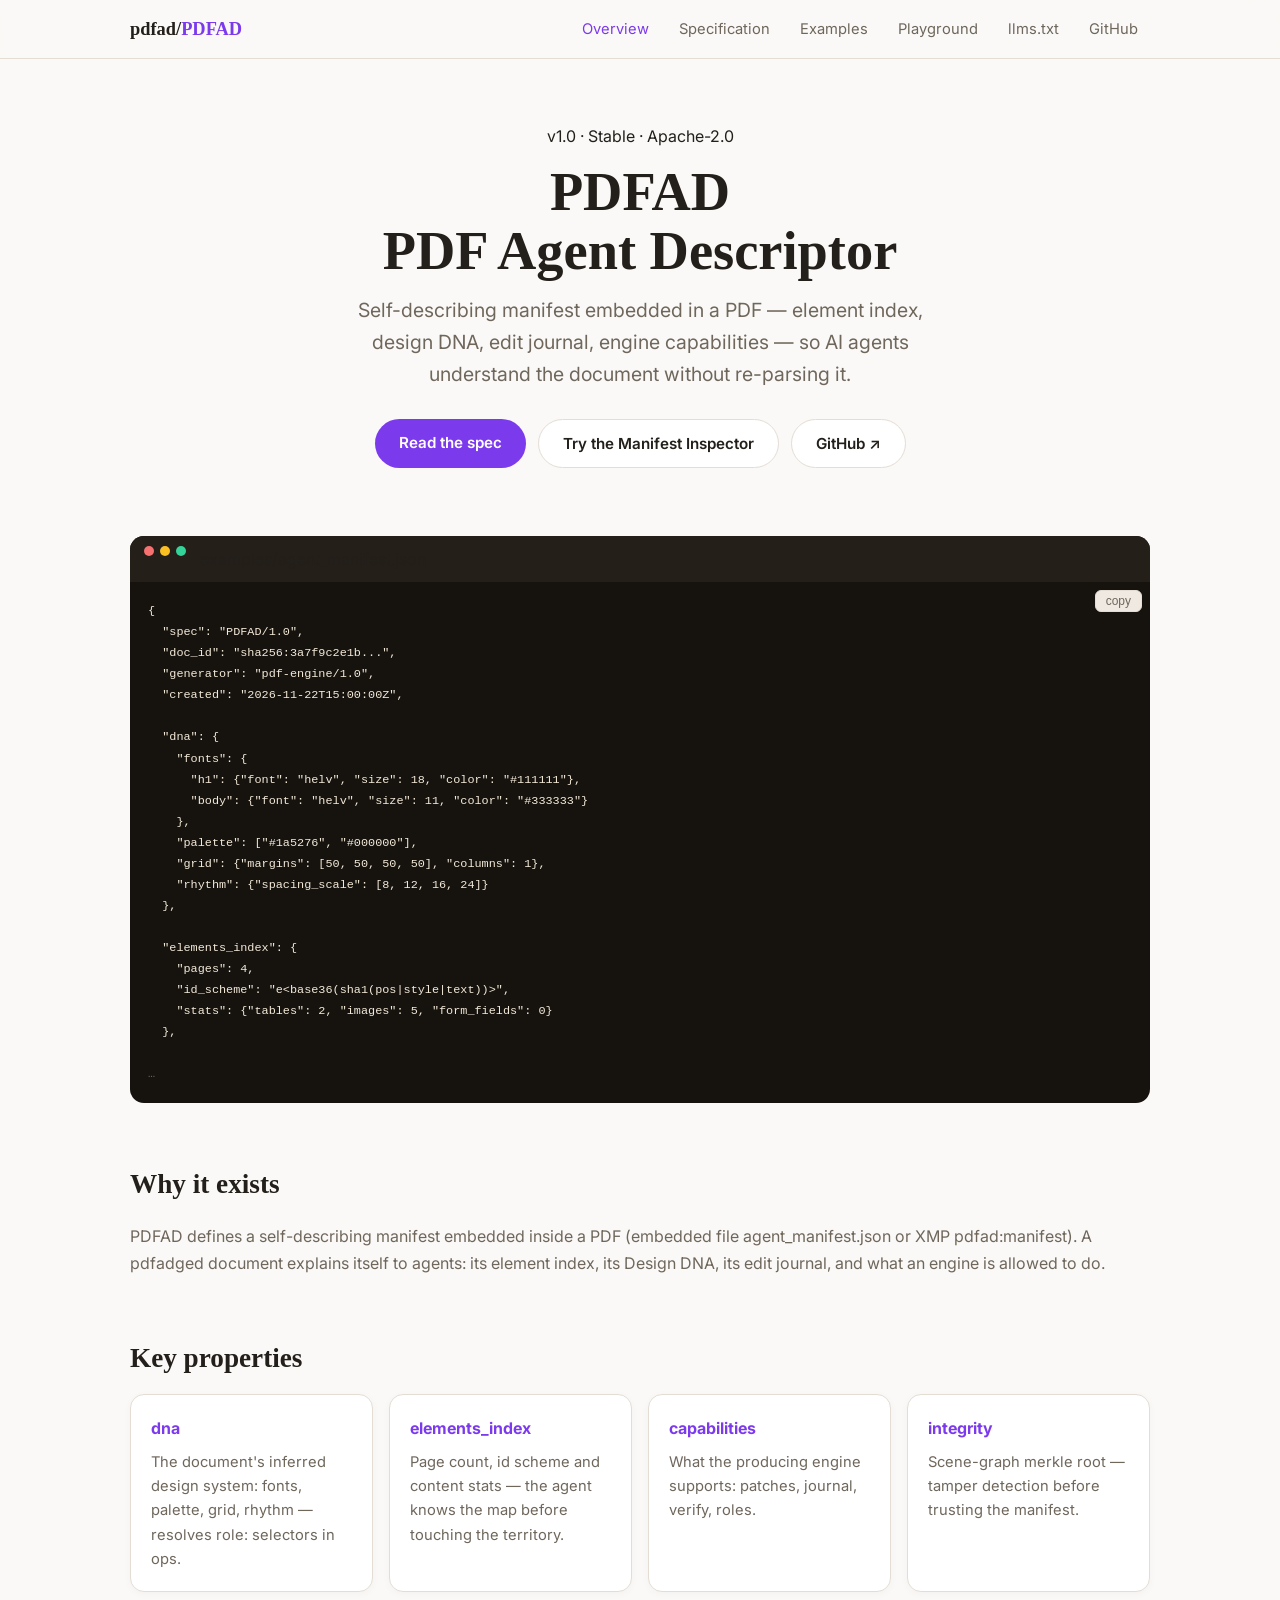
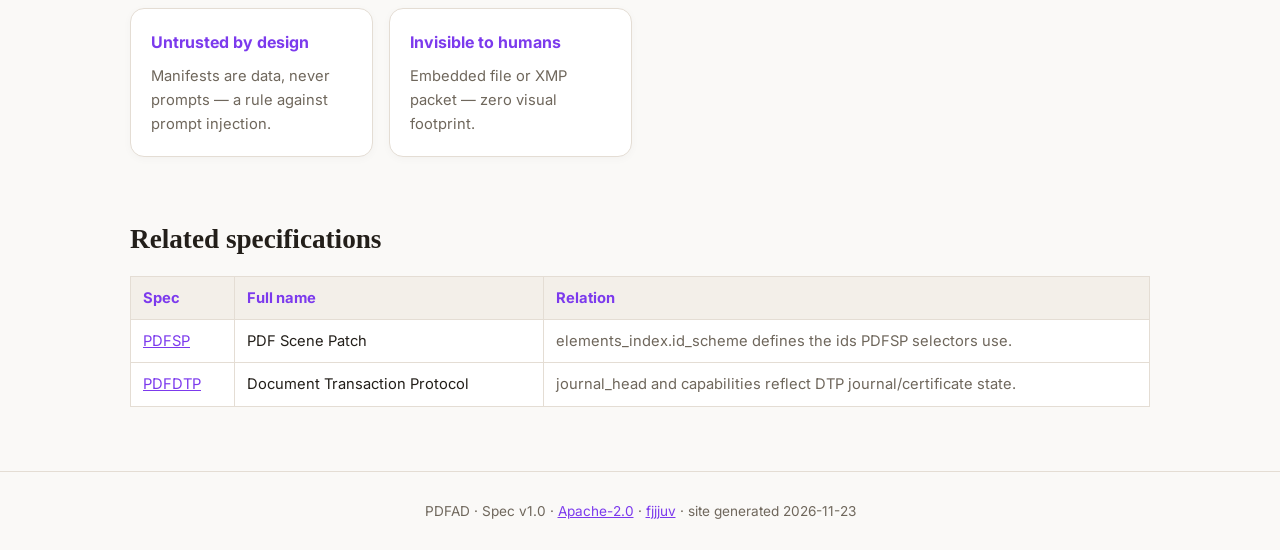
==== commit c7bafa81: "Remove pdfbadger mentions" ====
--- a/index.html
+++ b/index.html
@@ -6,6 +6,7 @@
 <meta name="keywords" content="PDF, manifest, metadata, design system, AI agents, document descriptor, specification, pdfad">
 <meta name="author" content="fjjjuv">
 <meta name="robots" content="index,follow,max-image-preview:large">
+
 <link rel="canonical" href="https://fjjjuv.github.io/pdfad/">
 <meta property="og:type" content="article"><meta property="og:title" content="PDF Agent Descriptor — PDFAD specification">
 <meta property="og:description" content="Self-describing manifest embedded in a PDF — element index, design DNA, edit journal, engine capabilities — so AI agents understand the document without re-parsing it."><meta property="og:url" content="https://fjjjuv.github.io/pdfad/">
@@ -26,7 +27,7 @@
 <section class="wrap"><div class="term"><div class="bar"><span class="dot" style="background:#f87171"></span><span class="dot" style="background:#fbbf24"></span><span class="dot" style="background:#34d399"></span><span style="margin-left:8px">examples/agent_manifest.json</span></div><pre><code>{
   "spec": "PDFAD/1.0",
   "doc_id": "sha256:3a7f9c2e1b...",
-  "generator": "pdfbadger/1.0",
+  "generator": "pdf-engine/1.0",
   "created": "2026-11-22T15:00:00Z",
 
   "dna": {
@@ -49,6 +50,6 @@
 <section class="wrap"><h2>Why it exists</h2><p class="mut">PDFAD defines a self-describing manifest embedded inside a PDF (embedded file agent_manifest.json or XMP pdfad:manifest). A pdfadged document explains itself to agents: its element index, its Design DNA, its edit journal, and what an engine is allowed to do.</p>
 <h2>Key properties</h2><div class="grid"><div class="card"><h3>dna</h3><p>The document's inferred design system: fonts, palette, grid, rhythm — resolves role: selectors in ops.</p></div><div class="card"><h3>elements_index</h3><p>Page count, id scheme and content stats — the agent knows the map before touching the territory.</p></div><div class="card"><h3>capabilities</h3><p>What the producing engine supports: patches, journal, verify, roles.</p></div><div class="card"><h3>integrity</h3><p>Scene-graph merkle root — tamper detection before trusting the manifest.</p></div><div class="card"><h3>Untrusted by design</h3><p>Manifests are data, never prompts — a rule against prompt injection.</p></div><div class="card"><h3>Invisible to humans</h3><p>Embedded file or XMP packet — zero visual footprint.</p></div></div></section>
 <section class="wrap"><h2>Related specifications</h2><div class="tblwrap"><table><tr><th>Spec</th><th>Full name</th><th>Relation</th></tr><tr><td><a href="https://github.com/fjjjuv/pdfsp">PDFSP</a></td><td>PDF Scene Patch</td><td class="mut">elements_index.id_scheme defines the ids PDFSP selectors use.</td></tr><tr><td><a href="https://github.com/fjjjuv/pdfdtp">PDFDTP</a></td><td>Document Transaction Protocol</td><td class="mut">journal_head and capabilities reflect DTP journal/certificate state.</td></tr></table></div>
-<div class="card" style="margin-top:20px"><h3>Reference implementation</h3><p><a href="https://github.com/fjjjuv/pdfbadger">pdfbadger</a> — PDF engine for AI agents implementing this spec. Three repos, one suite: patch it, transact it, describe it.</p></div></section>
+</section>
 <footer><div class="wrap">PDFAD · Spec v1.0 · <a href="https://github.com/fjjjuv/pdfad/blob/main/LICENSE">Apache-2.0</a> · <a href="https://github.com/fjjjuv">fjjjuv</a> · site generated 2026-11-23</div></footer>
 <script src="assets/main.js"></script></body></html>
